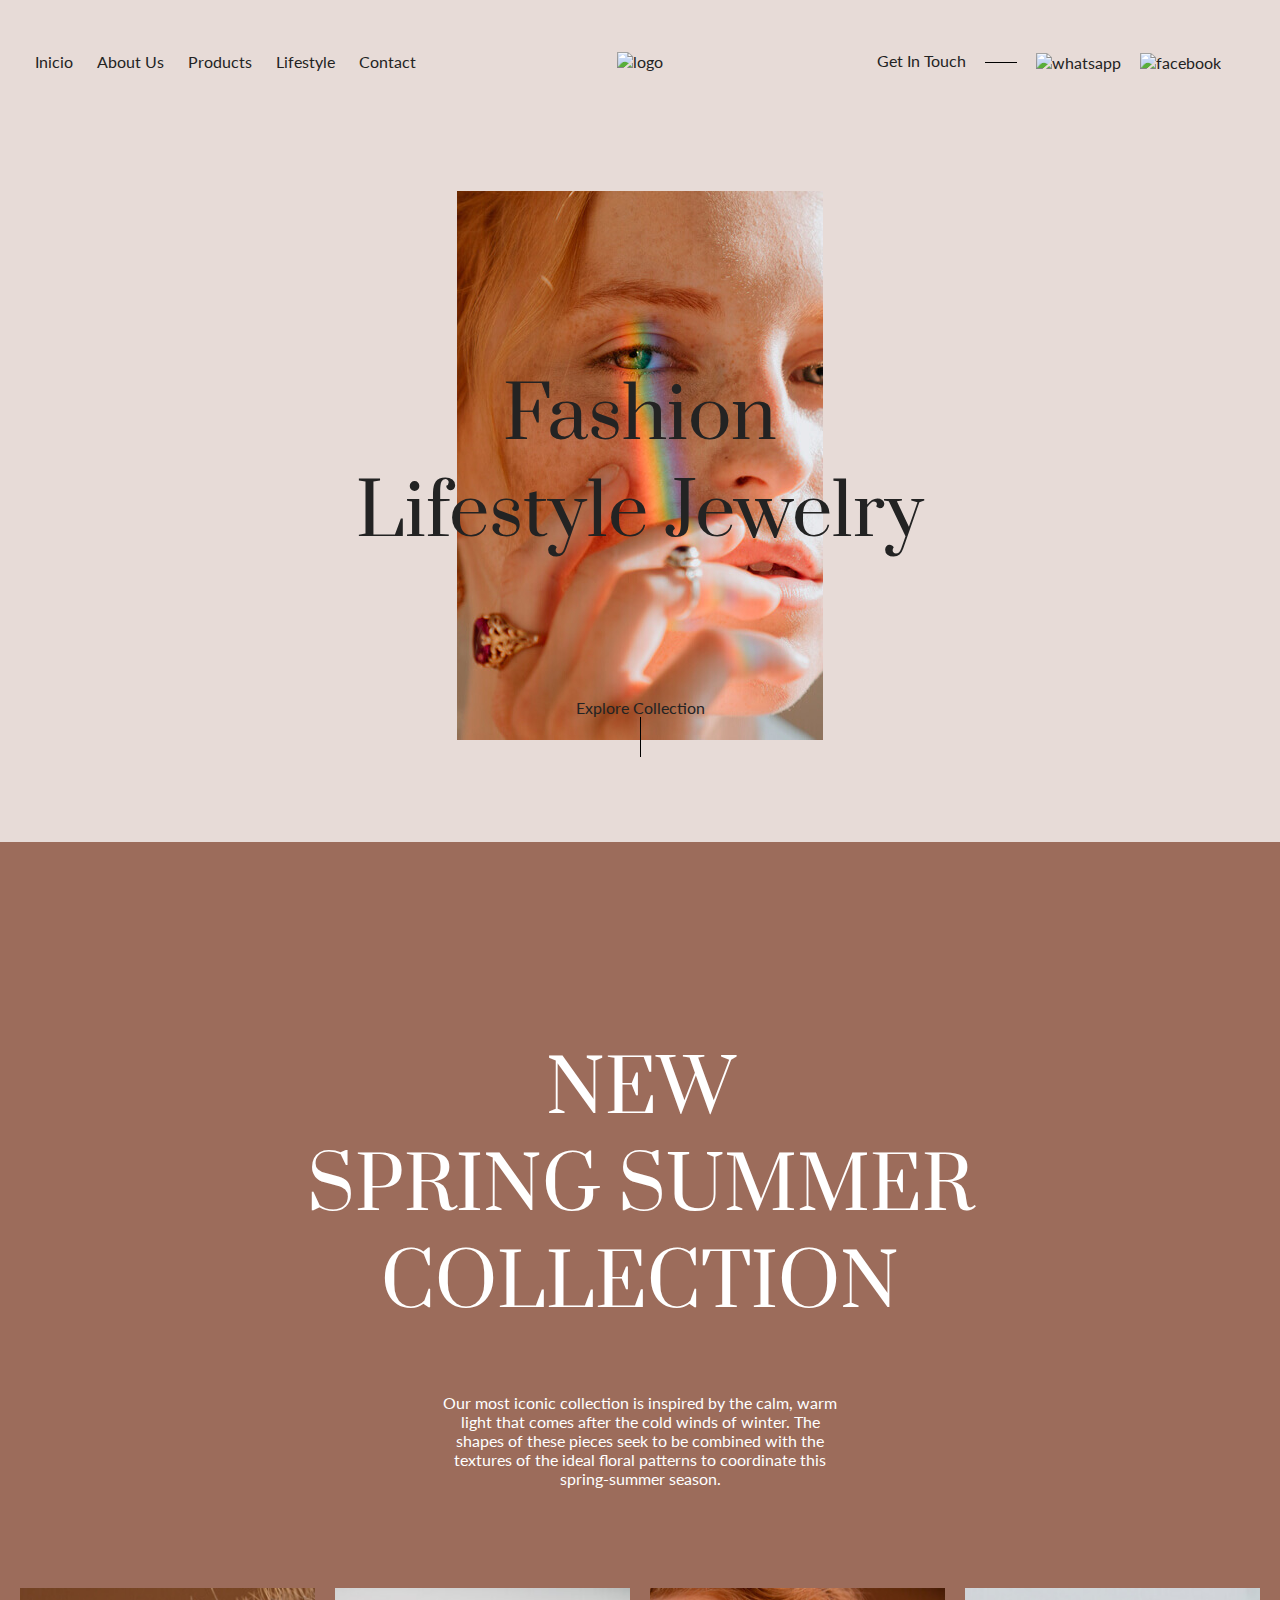
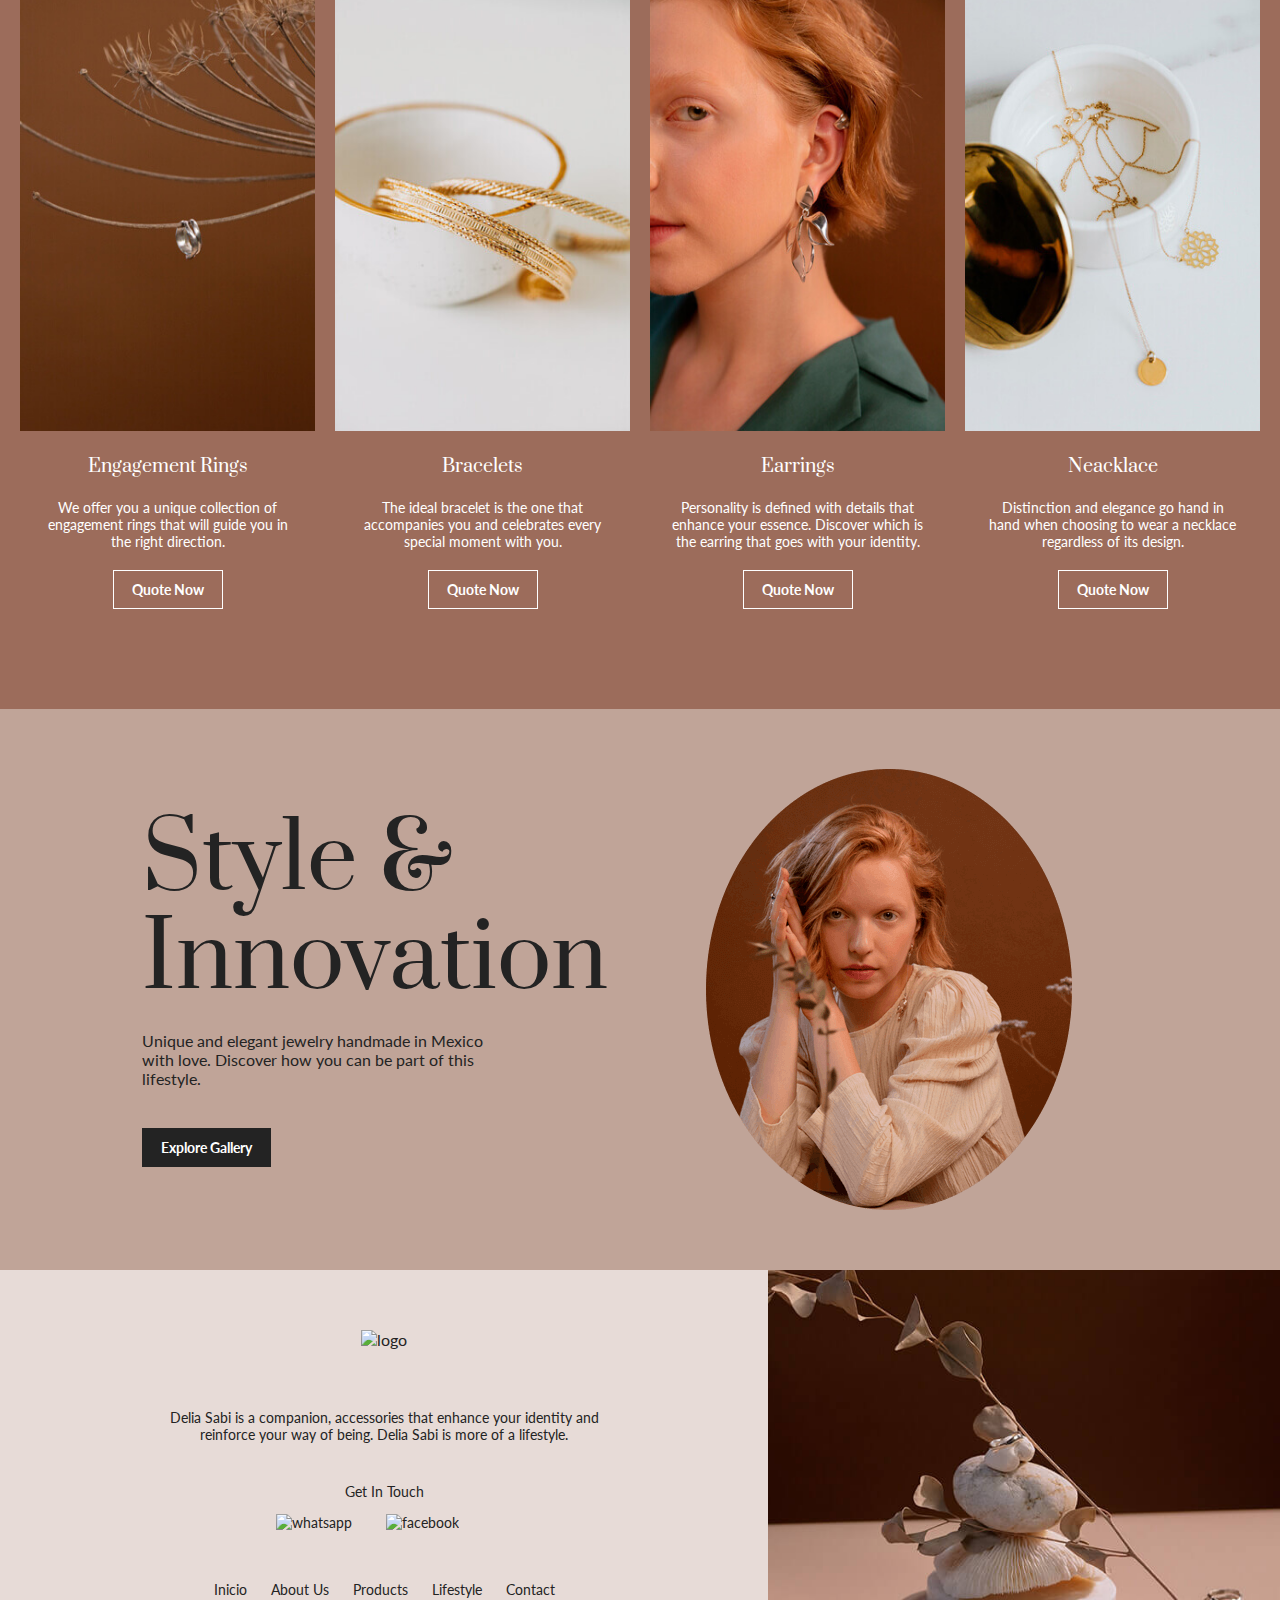
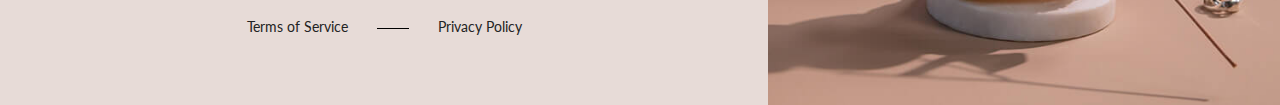
==== index.html @ 04959bde "Trabaje en el SEO y agregue variables SASS" ====
<!DOCTYPE html>
<html lang="es">
<head>
    <meta charset="UTF-8">
    <meta http-equiv="X-UA-Compatible" content="IE=edge">
    <meta name="viewport" content="width=device-width, initial-scale=1.0">
    <title>Delia * Sabi - Jewelry</title>
    <meta name="description" content="Delia Sabi. Accessories that enhance your style. Earrings, necklaces, bracelets and rings.">
    <meta name="keywords" content="Jewelry, Fashion, Rings, Bracelets, Earrings, Necklaces, Engagement Rings, Shop">
    <link rel="shortcut icon" href="./imagenes/favicon.png">
    <link rel="stylesheet" href="./css/estilos.css">
    <link rel="stylesheet" href="https://cdnjs.cloudflare.com/ajax/libs/font-awesome/4.7.0/css/font-awesome.min.css">
</head>
<body>
    <header>
        <section id="contenedor__nav__responsive">
            <a href="javascript:void(0);" class="icon" onclick="abrirNav()">
                <i class="fa fa-bars" id="icono__barras"></i> Menú
            </a>
        </section>
        <section id="contendor__menu">
            <nav>
                <ul>
                    <li><a href="./index.html">Inicio</a></li>
                    <li><a href="./paginas/about-us.html">About Us</a></li>
                    <li><a href="./paginas/products.html">Products</a></li>
                    <li><a href="./paginas/lifestyle.html">Lifestyle</a></li>
                    <li><a href="./paginas/contact.html">Contact</a></li>
                </ul>
            </nav>
        </section>
        <section id="logo__header">
            <a href="./index.html"><img src="./imagenes/logo-delia-sabi.png" alt="logo"></a>
        </section>
        <section id="contenedor__redes">
            <a href="javascript:void(0);" class="icon" onclick="abrirRedes()">
                Contacto <i class="fa fa-angle-down" id="icono__redes"></i>
            </a>
            <p id="contenedor__redes__header">
                Get In Touch <span></span>
                <a href="https://web.whatsapp.com/" target="_blank"><img src="./imagenes/icon-social-whatsapp.png" alt="whatsapp"></a>
                <a href="https://www.facebook.com/" target="_blank"><img src="./imagenes/icon-social-facebook.png" alt="facebook"></a>
                <a href="https://www.instagram.com/" target="_blank"><img src="./imagenes/icon-social-instagram.png" alt=""></a>
            </p>
        </section>
    </header>
    <script>
        function abrirNav() {
          var contenedor_nav = document.getElementById("contendor__menu");
          var icono_nav = document.getElementById("icono__barras");
          if (contenedor_nav.className === "abierto") {
            contenedor_nav.className = "";
            icono_nav.className = "fa fa-bars";
          } else {
            contenedor_nav.className = "abierto";
            icono_nav.className = "fa fa-times";
          }
        }
        function abrirRedes() {
          var contenedor_redes = document.getElementById("contenedor__redes__header");
          var icono_redes = document.getElementById("icono__redes");
          if (contenedor_redes.className === "abierto") {
            contenedor_redes.className = "";
            icono_redes.className = "fa fa-angle-down";
          } else {
            contenedor_redes.className = "abierto";
            icono_redes.className = "fa fa-angle-up";
          }
        }
    </script>

    <!--Contenido-->
    <main>
        <section id="banner__inicio">
            <h1 class="serif texto__72">Fashion <br> Lifestyle Jewelry</h1>
            <div id="banner__inicio__img"></div>
            <a href="#home__colecciones">Explore Collection <span></span></a>
        </section>
        <section class="fondo__marron texto__blanco" id="home__colecciones">
            <div class="columna__7">
                <h2 class="serif texto__72 texto__upper">New <br> Spring Summer Collection</h2>
                <p>
                    Our most iconic collection is inspired by the calm, warm light that comes after the cold winds of winter. The shapes of these pieces seek to be combined with the textures of the ideal floral patterns to coordinate this spring-summer season.
                </p>
            </div>
        </section>
        <section class="fondo__marron texto__blanco" id="colecciones__productos">
            <article>
                <img src="./imagenes/delia-sabi-rings-home.jpeg" alt="delia sabi jewelry rings">
                <h4 class="serif texto__18">Engagement Rings</h4>
                <p class="texto__14">We offer you a unique collection of engagement rings that will guide you in the right direction.</p>
                <a class="boton__lineal" href="./paginas/contact.html">Quote Now</a>
            </article>
            <article>
                <img src="./imagenes/delia-sabi-bracelets-home.jpeg" alt="delia sabi jewelry bracelets">
                <h4 class="serif texto__18">Bracelets</h4>
                <p class="texto__14">The ideal bracelet is the one that accompanies you and celebrates every special moment with you.</p>
                <a class="boton__lineal" href="./paginas/contact.html">Quote Now</a>
            </article>
            <article>
                <img src="./imagenes/delia-sabi-earrings-home.jpg" alt="delia sabi jewelry earrings">
                <h4 class="serif texto__18">Earrings</h4>
                <p class="texto__14">Personality is defined with details that enhance your essence. Discover which is the earring that goes with your identity.</p>
                <a class="boton__lineal" href="./paginas/contact.html">Quote Now</a>
            </article>
            <article>
                <img src="./imagenes/delia-sabi-neacklace-home.jpg" alt="delia sabi jewelry neacklace">
                <h4 class="serif texto__18">Neacklace</h4>
                <p class="texto__14">Distinction and elegance go hand in hand when choosing to wear a necklace regardless of its design.</p>
                <a class="boton__lineal" href="./paginas/contact.html">Quote Now</a>
            </article>
        </section>
        <section class="bloque__presentacion fondo__beige">
            <div class="columna__5">
                <h2 class="serif texto__90">Style & Innovation</h2>
                <p>
                    Unique and elegant jewelry handmade in Mexico with love. Discover how you can be part of this lifestyle. 
                </p>
                <a class="boton__secundario" href="./paginas/lifestyle.html">Explore Gallery</a>
            </div>
            <div class="columna__5">
                <img src="./imagenes/delia-sabi-home-style-innovation.png" alt="delia sabi style innovation">
            </div>
         </section> 
    </main>

    <!--Footer-->
    <footer>
        <section id="contenedor__info__footer">
            <div id="info__footer">
                <a href="./index.html"><img src="./imagenes/logo-delia-sabi.png" alt="logo"></a>
                <p class="texto__14">
                    Delia Sabi is a companion, accessories that enhance your identity and reinforce your way of being. Delia Sabi is more of a lifestyle.
                </p>
            </div>
            <div class="texto__14" id="social__footer">
                <p>Get In Touch</p>
                <a href="https://web.whatsapp.com/" target="_blank"><img src="./imagenes/icon-social-whatsapp.png" alt="whatsapp"></a>
                <a href="https://www.facebook.com/" target="_blank"><img src="./imagenes/icon-social-facebook.png" alt="facebook"></a>
                <a href="https://www.instagram.com/" target="_blank"><img src="./imagenes/icon-social-instagram.png" alt=""></a>
            </div>
            <div class="texto__14" id="nav__footer">
                <nav>
                    <ul type="circle">
                        <li><a href="./index.html">Inicio</a></li>
                        <li><a href="./paginas/about-us.html">About Us</a></li>
                        <li><a href="./paginas/products.html">Products</a></li>
                        <li><a href="./paginas/lifestyle.html">Lifestyle</a></li>
                        <li><a href="./paginas/contact.html">Contact</a></li>
                    </ul>
                </nav>
                <nav>
                    <ul type="circle">
                        <li><a href="https://www.fleetster.net/legal/standard-terms-and-conditions.pdf" target="_blank">Terms of Service</a></li>
                        <span></span>
                        <li><a href="https://www.termsfeed.com/public/uploads/2019/04/privacy-policy-template.pdf" target="_blank">Privacy Policy</a></li>
                    </ul>
                </nav>
            </div>
        </section>
        <section id="contenedor__img__footer">
        </section>
    </footer>
</body>
</html>
---- css/estilos.css ----
@charset "UTF-8";
@import url("https://fonts.googleapis.com/css2?family=Lato:wght@400;700&family=Prata&display=swap");
.texto__14 {
  font-size: 14px;
}

.texto__18 {
  font-size: 18px;
}

.texto__24 {
  font-size: 24px;
}

.texto__72 {
  font-size: 72px;
}

.texto__90 {
  font-size: 90px;
  line-height: 1.11em;
}

.texto__120 {
  font-size: 120px;
}

.serif {
  font-family: 'Prata', serif;
  font-weight: inherit;
}

.texto__upper {
  text-transform: uppercase;
}

.texto__negro {
  color: #232323;
}

.texto__blanco {
  color: #ffffff;
}

.fondo__crema {
  background-color: #E7DBD7;
}

.fondo__marron {
  background-color: #9C6C5B;
}

.fondo__beige {
  background-color: #C0A498;
}

.fondo__champagne {
  background-color: #E4D7CE;
}

/*Reset*/
* {
  -webkit-box-sizing: border-box;
          box-sizing: border-box;
}

html {
  scroll-behavior: smooth;
}

body {
  background-color: #E7DBD7;
  color: #232323;
  font-family: 'Lato', sans-serif;
  margin: 0;
  padding: 0;
}

a {
  color: inherit;
  text-decoration: none;
}

h1 {
  font-weight: inherit;
}

form input, form textarea {
  font-family: 'Lato', sans-serif;
  font-size: 14px;
}

form input:focus, form textarea:focus {
  border: 1px solid #232323;
  -webkit-box-shadow: none;
          box-shadow: none;
  outline: none;
}

/*Estilos Generales*/
main > section {
  display: -webkit-box;
  display: -ms-flexbox;
  display: flex;
  padding: 0 40px;
}

.boton__lineal {
  border: solid 1px #ffffff;
  display: inline-block;
  font-size: 14px;
  font-weight: 700;
  padding: 10px 18px;
  -webkit-transition: all ease-in-out 0.3s;
  transition: all ease-in-out 0.3s;
}

.boton__lineal:hover {
  background-color: #ffffff;
  color: #232323;
}

.boton__lineal:active {
  background-color: #C0A498;
}

.boton__secundario {
  background-color: #232323;
  border: solid 1px #232323;
  color: #ffffff;
  display: inline-block;
  font-size: 14px;
  font-weight: 700;
  padding: 10px 18px;
  -webkit-transition: all ease-in-out 0.3s;
  transition: all ease-in-out 0.3s;
}

.boton__secundario:hover {
  background-color: #C0A498;
  color: #232323;
}

.boton__secundario:active {
  background-color: #381606;
  color: #ffffff;
}

/*Map con each para valores de columna*/
.columna__2 {
  width: 16.64%;
}

.columna__5 {
  width: 41.5%;
}

.columna__6 {
  width: 50%;
}

.columna__7 {
  width: 58.3%;
}

.columna__8 {
  width: 66.56%;
}

/*Estilos Header*/
nav ul {
  list-style: none;
  margin: 0;
  padding: 0;
}

nav ul li {
  display: inline-block;
  margin: 5px;
}

nav ul li a {
  display: inline-block;
  padding: 5px;
  -webkit-transition: all ease-in-out 0.3s;
  transition: all ease-in-out 0.3s;
}

nav ul li a:hover {
  -webkit-transform: translateY(-7px);
          transform: translateY(-7px);
}

nav ul li a:visited {
  color: #381606;
}

header {
  -webkit-box-align: center;
      -ms-flex-align: center;
          align-items: center;
  display: -webkit-box;
  display: -ms-flexbox;
  display: flex;
  margin-top: 35px;
}

header nav ul {
  margin-left: 25px;
}

header section {
  width: 50%;
}

#contenedor__redes__header {
  margin-right: 40px;
  text-align: right;
}

#contenedor__redes__header span {
  background-color: black;
  display: inline-block;
  height: 1px;
  margin-left: 15px;
  vertical-align: middle;
  width: 32px;
}

#contenedor__redes__header a {
  display: inline-block;
  margin-left: 15px;
  -webkit-transition: all ease-in-out 0.3s;
  transition: all ease-in-out 0.3s;
  vertical-align: middle;
}

#contenedor__redes__header a:hover {
  -webkit-transform: translateY(-7px);
          transform: translateY(-7px);
}

#logo__header {
  text-align: center;
  width: 200px;
}

#contenedor__redes a.icon,
#contenedor__nav__responsive {
  display: none;
}

/*Estilos Contenido Home*/
#banner__inicio {
  position: relative;
}

#banner__inicio h1 {
  margin: 280px auto;
  position: relative;
  text-align: center;
  width: 600px;
  z-index: 2;
}

#banner__inicio__img {
  -webkit-animation-name: home;
          animation-name: home;
  -webkit-animation-duration: 2s;
          animation-duration: 2s;
  -webkit-animation-iteration-count: infinite;
          animation-iteration-count: infinite;
  background-image: url(../imagenes/delia-sabi-banner-home.jpeg);
  background-position: center;
  background-repeat: no-repeat;
  background-size: cover;
  height: 549px;
  left: 50%;
  margin-left: -183px;
  margin-top: -274.5px;
  position: absolute;
  top: 50%;
  width: 366px;
}

@-webkit-keyframes home {
  0% {
    background-image: url(../imagenes/delia-sabi-banner-home.jpeg);
  }
  25% {
    background-image: url(../imagenes/delia-sabi-banner-home-2.jpeg);
  }
  50% {
    background-image: url(../imagenes/delia-sabi-banner-home-3.jpeg);
  }
  75% {
    background-image: url(../imagenes/delia-sabi-banner-home-4.jpeg);
  }
  100% {
    background-image: url(../imagenes/delia-sabi-banner-home.jpeg);
  }
}

@keyframes home {
  0% {
    background-image: url(../imagenes/delia-sabi-banner-home.jpeg);
  }
  25% {
    background-image: url(../imagenes/delia-sabi-banner-home-2.jpeg);
  }
  50% {
    background-image: url(../imagenes/delia-sabi-banner-home-3.jpeg);
  }
  75% {
    background-image: url(../imagenes/delia-sabi-banner-home-4.jpeg);
  }
  100% {
    background-image: url(../imagenes/delia-sabi-banner-home.jpeg);
  }
}

#banner__inicio a {
  bottom: 85px;
  display: inline-block;
  left: 50%;
  margin-left: -64.5px;
  position: absolute;
}

#banner__inicio a span {
  background-color: black;
  display: block;
  height: 40px;
  margin: 0 auto;
  width: 1px;
}

#home__colecciones {
  -webkit-box-pack: center;
      -ms-flex-pack: center;
          justify-content: center;
  padding-top: 200px;
  text-align: center;
}

#home__colecciones p {
  padding: 0 21.4%;
  margin: 0;
}

#home__colecciones h2 {
  margin: 0 0 60px;
}

#colecciones__productos {
  padding: 100px 10px;
  text-align: center;
}

#colecciones__productos article {
  margin: 0 10px;
  width: 25%;
}

#colecciones__productos article img {
  width: 100%;
  -webkit-transition: all ease-in-out 0.3s;
  transition: all ease-in-out 0.3s;
}

#colecciones__productos article img:hover {
  -webkit-transform: scale(1.05, 1.05);
          transform: scale(1.05, 1.05);
}

#colecciones__productos article h4 {
  margin: 20px 0;
  padding: 0 20px;
}

#colecciones__productos article p {
  margin: 20px 0;
  padding: 0 20px;
}

.bloque__presentacion {
  -webkit-box-pack: center;
      -ms-flex-pack: center;
          justify-content: center;
  -webkit-box-align: center;
      -ms-flex-align: center;
          align-items: center;
  padding: 60px 40px;
}

.bloque__presentacion h2 {
  margin: 0 0 20px;
}

.bloque__presentacion p {
  padding-right: 140px;
  margin: 0 0 40px;
}

.bloque__presentacion img {
  display: block;
  margin: 0 auto;
}

/*Estilos Contenido About*/
#contenedor__inicio__about {
  -webkit-box-pack: center;
      -ms-flex-pack: center;
          justify-content: center;
  padding: 230px 0;
}

#contenedor__inicio__about h1 {
  text-align: center;
}

#contenedor__img__about {
  background-image: url(../imagenes/delia-sabi-about-1.jpeg);
  background-attachment: fixed;
  background-position: center;
  background-repeat: no-repeat;
  background-size: cover;
  height: 42.18vw;
  max-height: 600px;
  min-height: 300px;
}

#contenedor__info__video {
  -webkit-box-align: center;
      -ms-flex-align: center;
          align-items: center;
  -webkit-box-pack: center;
      -ms-flex-pack: center;
          justify-content: center;
  padding: 120px 0 60px;
}

#info__about {
  width: 450px;
  z-index: 2;
}

#info__about h1 {
  line-height: 1.2em;
  margin: 0;
  margin-bottom: 10px;
}

#info__about p {
  margin: 0;
  padding-right: 200px;
}

#contenedor__video__about {
  margin-left: -120px;
  width: 695px;
}

#contenedor__video__about video {
  height: auto;
  width: 100%;
}

#contenedor__valores {
  -webkit-box-pack: center;
      -ms-flex-pack: center;
          justify-content: center;
  padding: 60px 0 120px;
}

#valores__grid {
  display: -ms-grid;
  display: grid;
  -ms-grid-columns: 1fr 1fr 1fr;
      grid-template-columns: 1fr 1fr 1fr;
  grid-gap: 40px 80px;
  width: 1025px;
}

/*Estilos Productos*/
#contenedor__info__collections {
  -webkit-box-pack: center;
      -ms-flex-pack: center;
          justify-content: center;
  padding-top: 120px;
  text-align: center;
}

#contenedor__info__collections p {
  padding: 0 21.4%;
  padding-bottom: 100px;
  margin: 0;
}

/*Estilos Lifestyle*/
#contenedor__lifestyle {
  margin: 100px 0;
}

#titulo__lifestyle {
  -ms-flex-preferred-size: 33%;
      flex-basis: 33%;
}

#titulo__lifestyle h1 {
  -webkit-transform: rotate(-90deg);
          transform: rotate(-90deg);
  margin-top: 164px;
}

#contenedor__galeria__lifestyle {
  display: -webkit-box;
  display: -ms-flexbox;
  display: flex;
  -ms-flex-preferred-size: 67%;
      flex-basis: 67%;
}

#contenedor__galeria__lifestyle > div {
  margin: 0 10px;
  -ms-flex-preferred-size: 37.5%;
      flex-basis: 37.5%;
}

#contenedor__galeria__lifestyle > div#columna__galeria__2 {
  -ms-flex-preferred-size: 25%;
      flex-basis: 25%;
}

#contenedor__galeria__lifestyle article {
  margin-bottom: 20px;
  text-align: center;
}

#contenedor__galeria__lifestyle article .img__lifestyle, #contenedor__galeria__lifestyle article .img__lifestyle__1, #contenedor__galeria__lifestyle article .img__lifestyle__2, #contenedor__galeria__lifestyle article .img__lifestyle__3, #contenedor__galeria__lifestyle article .img__lifestyle__4, #contenedor__galeria__lifestyle article .img__lifestyle__5, #contenedor__galeria__lifestyle article .img__lifestyle__6, #contenedor__galeria__lifestyle article .img__lifestyle__7, #contenedor__galeria__lifestyle article .img__lifestyle__8, #contenedor__galeria__lifestyle article .img__lifestyle__9, #contenedor__galeria__lifestyle article .img__lifestyle__10, #contenedor__galeria__lifestyle article .img__lifestyle__11, #contenedor__galeria__lifestyle article .img__lifestyle__12 {
  background-position: center;
  background-repeat: no-repeat;
  background-size: cover;
  display: block;
  width: 100%;
}

#contenedor__galeria__lifestyle article .img__lifestyle__1 {
  background-image: url(../imagenes/galeria/delia-sabi-lifestyle-1.jpg);
}

#contenedor__galeria__lifestyle article .img__lifestyle__2 {
  background-image: url(../imagenes/galeria/delia-sabi-lifestyle-2.jpg);
}

#contenedor__galeria__lifestyle article .img__lifestyle__3 {
  background-image: url(../imagenes/galeria/delia-sabi-lifestyle-3.jpg);
}

#contenedor__galeria__lifestyle article .img__lifestyle__4 {
  background-image: url(../imagenes/galeria/delia-sabi-lifestyle-4.jpg);
}

#contenedor__galeria__lifestyle article .img__lifestyle__5 {
  background-image: url(../imagenes/galeria/delia-sabi-lifestyle-5.jpg);
}

#contenedor__galeria__lifestyle article .img__lifestyle__6 {
  background-image: url(../imagenes/galeria/delia-sabi-lifestyle-6.jpg);
}

#contenedor__galeria__lifestyle article .img__lifestyle__7 {
  background-image: url(../imagenes/galeria/delia-sabi-lifestyle-7.jpg);
}

#contenedor__galeria__lifestyle article .img__lifestyle__8 {
  background-image: url(../imagenes/galeria/delia-sabi-lifestyle-8.jpg);
}

#contenedor__galeria__lifestyle article .img__lifestyle__9 {
  background-image: url(../imagenes/galeria/delia-sabi-lifestyle-9.jpg);
}

#contenedor__galeria__lifestyle article .img__lifestyle__10 {
  background-image: url(../imagenes/galeria/delia-sabi-lifestyle-10.jpg);
}

#contenedor__galeria__lifestyle article .img__lifestyle__11 {
  background-image: url(../imagenes/galeria/delia-sabi-lifestyle-11.jpg);
}

#contenedor__galeria__lifestyle article .img__lifestyle__12 {
  background-image: url(../imagenes/galeria/delia-sabi-lifestyle-12.jpg);
}

#contenedor__galeria__lifestyle article .altura__400 {
  height: 400px;
}

#contenedor__galeria__lifestyle article .altura__210 {
  height: 210px;
}

#contenedor__galeria__lifestyle article .altura__190 {
  height: 190px;
}

#contenedor__galeria__lifestyle article .altura__140 {
  height: 140px;
}

/*Estilos Contacto*/
#contenedor__form {
  -webkit-box-pack: center;
      -ms-flex-pack: center;
          justify-content: center;
  padding-top: 120px;
}

#contenedor__info__contacto h1 {
  text-align: center;
}

#contenedor__info__contacto p {
  margin: 40px 0;
  padding: 0 115px;
  text-align: center;
}

#formulario__contacto {
  display: -webkit-box;
  display: -ms-flexbox;
  display: flex;
  -ms-flex-wrap: wrap;
      flex-wrap: wrap;
  -webkit-box-pack: center;
      -ms-flex-pack: center;
          justify-content: center;
  padding: 0 115px;
}

#formulario__contacto #input__nombre, #input__mensaje {
  width: 100%;
}

#formulario__contacto #input__correo, #input__telefono {
  width: 50%;
}

#formulario__contacto div:nth-child(2) {
  padding-right: 15px;
}

#formulario__contacto #input__enviar {
  margin-top: 40px;
}

#contenedor__ubicacion {
  -webkit-box-pack: center;
      -ms-flex-pack: center;
          justify-content: center;
  padding: 120px 0;
}

#contenedor__ubicacion__info, #contenedor__ubicacion__mapa {
  padding: 0 20px;
}

#contenedor__ubicacion__mapa iframe {
  width: 100%;
}

.input {
  background: none;
  border: none;
  border-bottom: 1px solid #232323;
  height: 40px;
  margin: 10px 0;
  width: 100%;
}

/*Estilos Footer*/
footer {
  display: -webkit-box;
  display: -ms-flexbox;
  display: flex;
  text-align: center;
}

#contenedor__info__footer {
  padding: 60px 150px;
  width: 60%;
}

#contenedor__img__footer {
  background-image: url(../imagenes/delia-sabi-footer.jpg);
  background-position: center;
  background-repeat: no-repeat;
  background-size: cover;
  width: 40%;
}

#info__footer > a {
  display: inline-block;
  margin-bottom: 60px;
}

#info__footer p {
  margin: 0;
}

#social__footer {
  margin: 40px 0;
}

#social__footer > a {
  display: inline-block;
  margin-left: 15px;
  margin-right: 15px;
  -webkit-transition: all ease-in-out 0.3s;
  transition: all ease-in-out 0.3s;
}

#social__footer > a:hover {
  -webkit-transform: translateY(-7px);
          transform: translateY(-7px);
}

#nav__footer nav span {
  background-color: black;
  display: inline-block;
  height: 1px;
  margin: 0 15px;
  vertical-align: middle;
  width: 32px;
}

/*Medias Queries*/
/*solo para ocultar el nav mientras aprendo a hacer el menu hamburguesa*/
@media screen and (max-width: 1159px) {
  header {
    -ms-flex-wrap: wrap;
        flex-wrap: wrap;
  }
  header section {
    -ms-flex-preferred-size: 33.3%;
        flex-basis: 33.3%;
  }
  header nav ul {
    margin-left: 0;
  }
  #contenedor__redes a.icon,
  #contenedor__nav__responsive {
    display: inherit;
  }
  #contenedor__nav__responsive a.icon {
    margin-left: 20px;
  }
  #contenedor__redes {
    text-align: right;
  }
  #contenedor__redes a.icon {
    display: inline-block;
    margin-right: 20px;
  }
  #contendor__menu {
    display: none;
    margin-top: 40px;
    -webkit-box-ordinal-group: 3;
        -ms-flex-order: 2;
            order: 2;
    -ms-flex-preferred-size: 100%;
        flex-basis: 100%;
    text-align: center;
  }
  #contendor__menu.abierto {
    display: block;
  }
  #contenedor__redes__header {
    display: none;
    font-size: 0;
    margin-right: 20px;
    margin-top: 20px;
    position: absolute;
    right: 0;
  }
  #contenedor__redes__header span {
    display: none;
  }
  #contenedor__redes__header.abierto {
    display: block;
  }
}

/*Celulares Pequeños*/
@media screen and (max-width: 575px) {
  main > section {
    padding: 0 20px;
  }
  .texto__72 {
    font-size: 42px;
  }
  #logo__header a {
    background-image: url(../imagenes/logo-delia-sabi-responsive.png);
    background-position: center;
    background-repeat: no-repeat;
    background-size: contain;
    display: block;
    height: 30px;
    margin: 0 auto;
    width: 70px;
  }
  #logo__header a img {
    display: none;
  }
  #banner__inicio {
    margin-bottom: 55px;
    margin-top: 55px;
  }
  #banner__inicio h1 {
    margin: 235px -20px;
  }
  #banner__inicio h1 br {
    display: none;
  }
  #banner__inicio a {
    bottom: -20px;
  }
  #banner__inicio__img {
    height: 100%;
    margin-left: -40%;
    margin-top: 0;
    top: 0;
    width: 80%;
  }
  #home__colecciones {
    padding-top: 80px;
  }
  #home__colecciones h2 {
    margin: 0;
  }
  #home__colecciones .columna__7 {
    width: 100%;
  }
  #home__colecciones .columna__7 h2 {
    font-size: 32px;
    margin-bottom: 60px;
  }
  #home__colecciones .columna__7 p {
    padding: 0px;
  }
  #colecciones__productos {
    -ms-flex-wrap: wrap;
        flex-wrap: wrap;
    padding: 40px 20px;
  }
  #colecciones__productos article {
    margin: 0;
    margin-bottom: 40px;
    width: 100%;
  }
  .bloque__presentacion {
    -ms-flex-wrap: wrap-reverse;
        flex-wrap: wrap-reverse;
    padding: 40px 20px;
  }
  .bloque__presentacion h2 {
    font-size: 42px;
  }
  .bloque__presentacion p {
    padding-right: 0;
  }
  .bloque__presentacion img {
    margin-bottom: 40px;
    width: 280px;
  }
  .bloque__presentacion .columna__5 {
    text-align: center;
    width: 100%;
  }
  #contenedor__info__footer {
    padding: 60px 20px;
    width: 100%;
  }
  #contenedor__img__footer {
    display: none;
  }
  #nav__footer nav:first-child {
    margin-bottom: 30px;
  }
  #nav__footer nav:first-child ul {
    margin: 0 auto;
    max-width: 280px;
  }
  #nav__footer nav span {
    margin: 0;
  }
  /*responsive about*/
  #contenedor__inicio__about {
    padding: 120px 40px;
  }
  #contenedor__inicio__about h1 {
    font-size: 21px;
  }
  #contenedor__inicio__about .columna__6 {
    width: 100%;
  }
  #contenedor__info__video {
    -ms-flex-wrap: wrap;
        flex-wrap: wrap;
    padding: 100px 20px 40px;
    text-align: center;
  }
  #contenedor__info__video h1 {
    font-size: 32px;
    margin-bottom: 0;
  }
  #contenedor__info__video p {
    margin: 40px 0;
    padding-right: 0;
  }
  #contenedor__video__about {
    margin-left: 0;
    width: 100%;
  }
  #contenedor__valores {
    padding: 0;
    padding-bottom: 100px;
  }
  #valores__grid {
    grid-gap: 0;
    -ms-grid-columns: 1fr;
        grid-template-columns: 1fr;
    padding: 0px 45px;
  }
  /*responsive products*/
  #contenedor__info__collections .columna__7 {
    width: 100%;
  }
  #contenedor__info__collections {
    padding-top: 80px;
  }
  #contenedor__info__collections h1 br {
    display: none;
  }
  #contenedor__info__collections p {
    padding: 0 8.4%;
    padding-bottom: 80px;
  }
  /*responsive lifestyle*/
  #contenedor__lifestyle {
    -ms-flex-wrap: wrap;
        flex-wrap: wrap;
  }
  #titulo__lifestyle {
    width: 100%;
    -ms-flex-preferred-size: 100%;
        flex-basis: 100%;
  }
  #titulo__lifestyle h1 {
    -webkit-transform: none;
            transform: none;
    font-size: 72px;
    margin-top: 0;
    text-align: center;
  }
  #contenedor__galeria__lifestyle {
    width: 100%;
    -ms-flex-wrap: wrap;
        flex-wrap: wrap;
    -ms-flex-preferred-size: 100%;
        flex-basis: 100%;
  }
  #contenedor__galeria__lifestyle > div {
    margin: 0px;
    -ms-flex-preferred-size: 100%;
        flex-basis: 100%;
    width: 100%;
  }
  #contenedor__galeria__lifestyle > div#columna__galeria__2 {
    -ms-flex-preferred-size: 100%;
        flex-basis: 100%;
  }
  /*responsive contacto*/
  #contenedor__form {
    padding-top: 80px;
  }
  #contenedor__form .columna__6 {
    width: 100%;
  }
  #contenedor__info__contacto p {
    padding: 0;
  }
  #formulario__contacto {
    padding: 0;
  }
  #formulario__contacto #input__correo, #input__telefono {
    width: 100%;
  }
  #formulario__contacto div:nth-child(2) {
    padding-right: 0;
  }
  #contenedor__ubicacion {
    -ms-flex-wrap: wrap-reverse;
        flex-wrap: wrap-reverse;
    padding: 60px 0;
  }
  #contenedor__ubicacion .columna__2 {
    padding: 20px 20px;
    width: 100%;
  }
  #contenedor__ubicacion .columna__6 {
    width: 100%;
  }
}

/*Celulares Grandes*/
@media screen and (min-width: 576px) and (max-width: 767px) {
  main > section {
    padding: 0 40px;
  }
  .texto__72 {
    font-size: 48px;
  }
  #logo__header a {
    background-image: url(../imagenes/logo-delia-sabi-responsive.png);
    background-position: center;
    background-repeat: no-repeat;
    background-size: contain;
    display: block;
    height: 30px;
    margin: 0 auto;
    width: 70px;
  }
  #logo__header a img {
    display: none;
  }
  #banner__inicio {
    margin-bottom: 55px;
    margin-top: 55px;
  }
  #banner__inicio a {
    bottom: -20px;
  }
  #banner__inicio__img {
    height: 100%;
    margin-left: -40%;
    margin-top: 0;
    top: 0;
    width: 80%;
  }
  #home__colecciones {
    padding-top: 80px;
  }
  #home__colecciones h2 {
    margin: 0;
  }
  #home__colecciones .columna__7 {
    width: 100%;
  }
  #home__colecciones .columna__7 h2 {
    font-size: 32px;
    margin-bottom: 60px;
  }
  #home__colecciones .columna__7 p {
    padding: 0px;
  }
  #colecciones__productos {
    -ms-flex-wrap: wrap;
        flex-wrap: wrap;
    padding: 60px 40px;
  }
  #colecciones__productos article {
    margin: 0;
    margin-bottom: 40px;
    padding: 0 10px;
    width: 50%;
  }
  .bloque__presentacion {
    -ms-flex-wrap: wrap-reverse;
        flex-wrap: wrap-reverse;
    padding: 60px 40px;
  }
  .bloque__presentacion h2 {
    font-size: 42px;
  }
  .bloque__presentacion p {
    padding-right: 0;
  }
  .bloque__presentacion img {
    margin-bottom: 40px;
    width: 280px;
  }
  .bloque__presentacion .columna__5 {
    text-align: center;
    width: 100%;
  }
  #contenedor__info__footer {
    padding: 80px 40px;
    width: 100%;
  }
  #contenedor__img__footer {
    display: none;
  }
  #nav__footer nav:first-child {
    margin-bottom: 30px;
  }
  #nav__footer nav:first-child ul {
    margin: 0 auto;
    max-width: 280px;
  }
  #nav__footer nav span {
    margin: 0;
  }
  /*responsive about*/
  #contenedor__inicio__about {
    padding: 120px 80px;
  }
  #contenedor__inicio__about h1 {
    font-size: 21px;
  }
  #contenedor__inicio__about .columna__6 {
    width: 100%;
  }
  #contenedor__info__video {
    -ms-flex-wrap: wrap;
        flex-wrap: wrap;
    padding: 100px 40px 40px;
    text-align: center;
  }
  #contenedor__info__video h1 {
    font-size: 32px;
    margin-bottom: 0;
  }
  #contenedor__info__video p {
    margin: 40px 0;
    padding-right: 0;
  }
  #contenedor__video__about {
    margin-left: 0;
    width: 100%;
  }
  #contenedor__valores {
    padding: 0;
    padding-bottom: 100px;
  }
  #valores__grid {
    grid-gap: 0 40px;
    -ms-grid-columns: 1fr 1fr;
        grid-template-columns: 1fr 1fr;
    padding: 0px 45px;
  }
  /*responsive products*/
  #contenedor__info__collections .columna__7 {
    width: 100%;
  }
  #contenedor__info__collections {
    padding-top: 80px;
  }
  #contenedor__info__collections p {
    padding: 0 8.4%;
    padding-bottom: 80px;
  }
  /*responsive lifestyle*/
  #contenedor__lifestyle {
    -ms-flex-wrap: wrap;
        flex-wrap: wrap;
  }
  #titulo__lifestyle {
    width: 100%;
    -ms-flex-preferred-size: 100%;
        flex-basis: 100%;
  }
  #titulo__lifestyle h1 {
    -webkit-transform: none;
            transform: none;
    font-size: 72px;
    margin-top: 0;
    text-align: center;
  }
  #contenedor__galeria__lifestyle {
    width: 100%;
    -ms-flex-wrap: wrap;
        flex-wrap: wrap;
    -ms-flex-preferred-size: 100%;
        flex-basis: 100%;
  }
  #contenedor__galeria__lifestyle > div {
    margin: 0px;
    -ms-flex-preferred-size: 100%;
        flex-basis: 100%;
    width: 100%;
  }
  #contenedor__galeria__lifestyle > div#columna__galeria__2 {
    -ms-flex-preferred-size: 100%;
        flex-basis: 100%;
  }
  #contenedor__galeria__lifestyle article .altura__400 {
    height: 600px;
  }
  #contenedor__galeria__lifestyle article .altura__210 {
    height: 320px;
  }
  #contenedor__galeria__lifestyle article .altura__190 {
    height: 240px;
  }
  #contenedor__galeria__lifestyle article .altura__140 {
    height: 210px;
  }
  /*responsive contacto*/
  #contenedor__form {
    padding-top: 80px;
  }
  #contenedor__form .columna__6 {
    width: 100%;
  }
  #contenedor__info__contacto p {
    padding: 0;
  }
  #formulario__contacto {
    padding: 0;
  }
  #contenedor__ubicacion {
    -ms-flex-wrap: wrap-reverse;
        flex-wrap: wrap-reverse;
    padding: 60px 0;
  }
  #contenedor__ubicacion .columna__2 {
    padding: 20px 20px;
    width: 100%;
  }
  #contenedor__ubicacion .columna__6 {
    width: 100%;
  }
}

/*Tablets Vertical*/
@media screen and (min-width: 768px) and (max-width: 992px) {
  #home__colecciones .columna__7 {
    width: 100%;
  }
  #home__colecciones h2 {
    font-size: 60px;
  }
  #colecciones__productos {
    -ms-flex-wrap: wrap;
        flex-wrap: wrap;
    padding: 60px 40px;
  }
  #colecciones__productos article {
    margin: 0;
    margin-bottom: 40px;
    padding: 0 10px;
    width: 50%;
  }
  .bloque__presentacion {
    padding: 60px 0;
  }
  .bloque__presentacion h2 {
    font-size: 48px;
  }
  .bloque__presentacion p {
    padding-right: 80px;
  }
  .bloque__presentacion img {
    width: 100%;
  }
  #contenedor__info__footer {
    padding: 60px 60px;
  }
  /*responsive about*/
  #contenedor__info__video {
    padding-left: 40px;
    padding-right: 40px;
  }
  #info__about {
    width: 560px;
  }
  #info__about h1 {
    font-size: 56px;
  }
  #info__about p {
    padding-right: 150px;
  }
  #contenedor__valores {
    padding-left: 40px;
    padding-right: 40px;
  }
  #valores__grid {
    grid-gap: 40px 60px;
  }
  /*responsive products*/
  #contenedor__info__collections {
    padding-top: 80px;
  }
  #contenedor__info__collections .columna__7 {
    width: 100%;
  }
  #contenedor__info__collections .columna__7 h1 {
    font-size: 48px;
  }
  #contenedor__info__collections .columna__7 p {
    padding: 0 8.4%;
    padding-bottom: 80px;
  }
  /*responsive lifestyle*/
  #contenedor__lifestyle {
    -ms-flex-wrap: wrap;
        flex-wrap: wrap;
  }
  #titulo__lifestyle {
    width: 100%;
    -ms-flex-preferred-size: 100%;
        flex-basis: 100%;
  }
  #titulo__lifestyle h1 {
    -webkit-transform: none;
            transform: none;
    font-size: 72px;
    margin-top: 0;
    text-align: center;
  }
  #contenedor__galeria__lifestyle {
    width: 100%;
    -ms-flex-wrap: wrap;
        flex-wrap: wrap;
    -ms-flex-preferred-size: 100%;
        flex-basis: 100%;
  }
  #contenedor__galeria__lifestyle > div {
    margin: 0px;
    -ms-flex-preferred-size: 100%;
        flex-basis: 100%;
    width: 100%;
  }
  #contenedor__galeria__lifestyle > div#columna__galeria__2 {
    -ms-flex-preferred-size: 100%;
        flex-basis: 100%;
  }
  #contenedor__galeria__lifestyle article .altura__400 {
    height: 600px;
  }
  #contenedor__galeria__lifestyle article .altura__210 {
    height: 320px;
  }
  #contenedor__galeria__lifestyle article .altura__190 {
    height: 240px;
  }
  #contenedor__galeria__lifestyle article .altura__140 {
    height: 210px;
  }
  /*responsive contacto*/
  #contenedor__form {
    padding-top: 80px;
  }
  #contenedor__form .columna__6 {
    width: 100%;
  }
  #formulario__contacto {
    padding: 0 80px;
  }
  #contenedor__ubicacion {
    -ms-flex-wrap: wrap-reverse;
        flex-wrap: wrap-reverse;
    padding: 60px 0;
  }
  #contenedor__ubicacion .columna__2 {
    padding: 20px 20px;
    width: 100%;
  }
  #contenedor__ubicacion .columna__6 {
    width: 100%;
  }
}

/*Tablets Horizontal*/
@media screen and (min-width: 993px) and (max-width: 1112px) {
  #home__colecciones .columna__7 {
    width: 100%;
  }
  #home__colecciones h2 {
    font-size: 60px;
  }
  .bloque__presentacion h2 {
    font-size: 72px;
  }
  #contenedor__info__footer {
    padding: 60px 60px;
  }
  #nav__footer nav:first-child {
    margin-bottom: 30px;
  }
  /*responsive about*/
  #contenedor__inicio__about {
    padding: 160px 0;
  }
  #contenedor__info__video {
    padding-left: 40px;
    padding-right: 40px;
  }
  #info__about h1 {
    font-size: 60px;
  }
  #info__about p {
    padding-right: 190px;
  }
  #contenedor__valores {
    padding-left: 60px;
    padding-right: 60px;
  }
  #valores__grid {
    grid-gap: 40px 60px;
  }
  /*responsive products*/
  #contenedor__info__collections {
    padding-top: 80px;
  }
  #contenedor__info__collections .columna__7 {
    width: 100%;
  }
  /*responsive lifestyle*/
  #titulo__lifestyle {
    -ms-flex-preferred-size: 20%;
        flex-basis: 20%;
  }
  #titulo__lifestyle h1 {
    font-size: 72px;
    margin-top: 99px;
  }
  #contenedor__galeria__lifestyle {
    -ms-flex-preferred-size: 80%;
        flex-basis: 80%;
  }
  /*responsive contacto*/
  #contenedor__form {
    padding-top: 80px;
  }
  #contenedor__info__contacto p, #formulario__contacto {
    padding: 0;
  }
}
/*# sourceMappingURL=estilos.css.map */
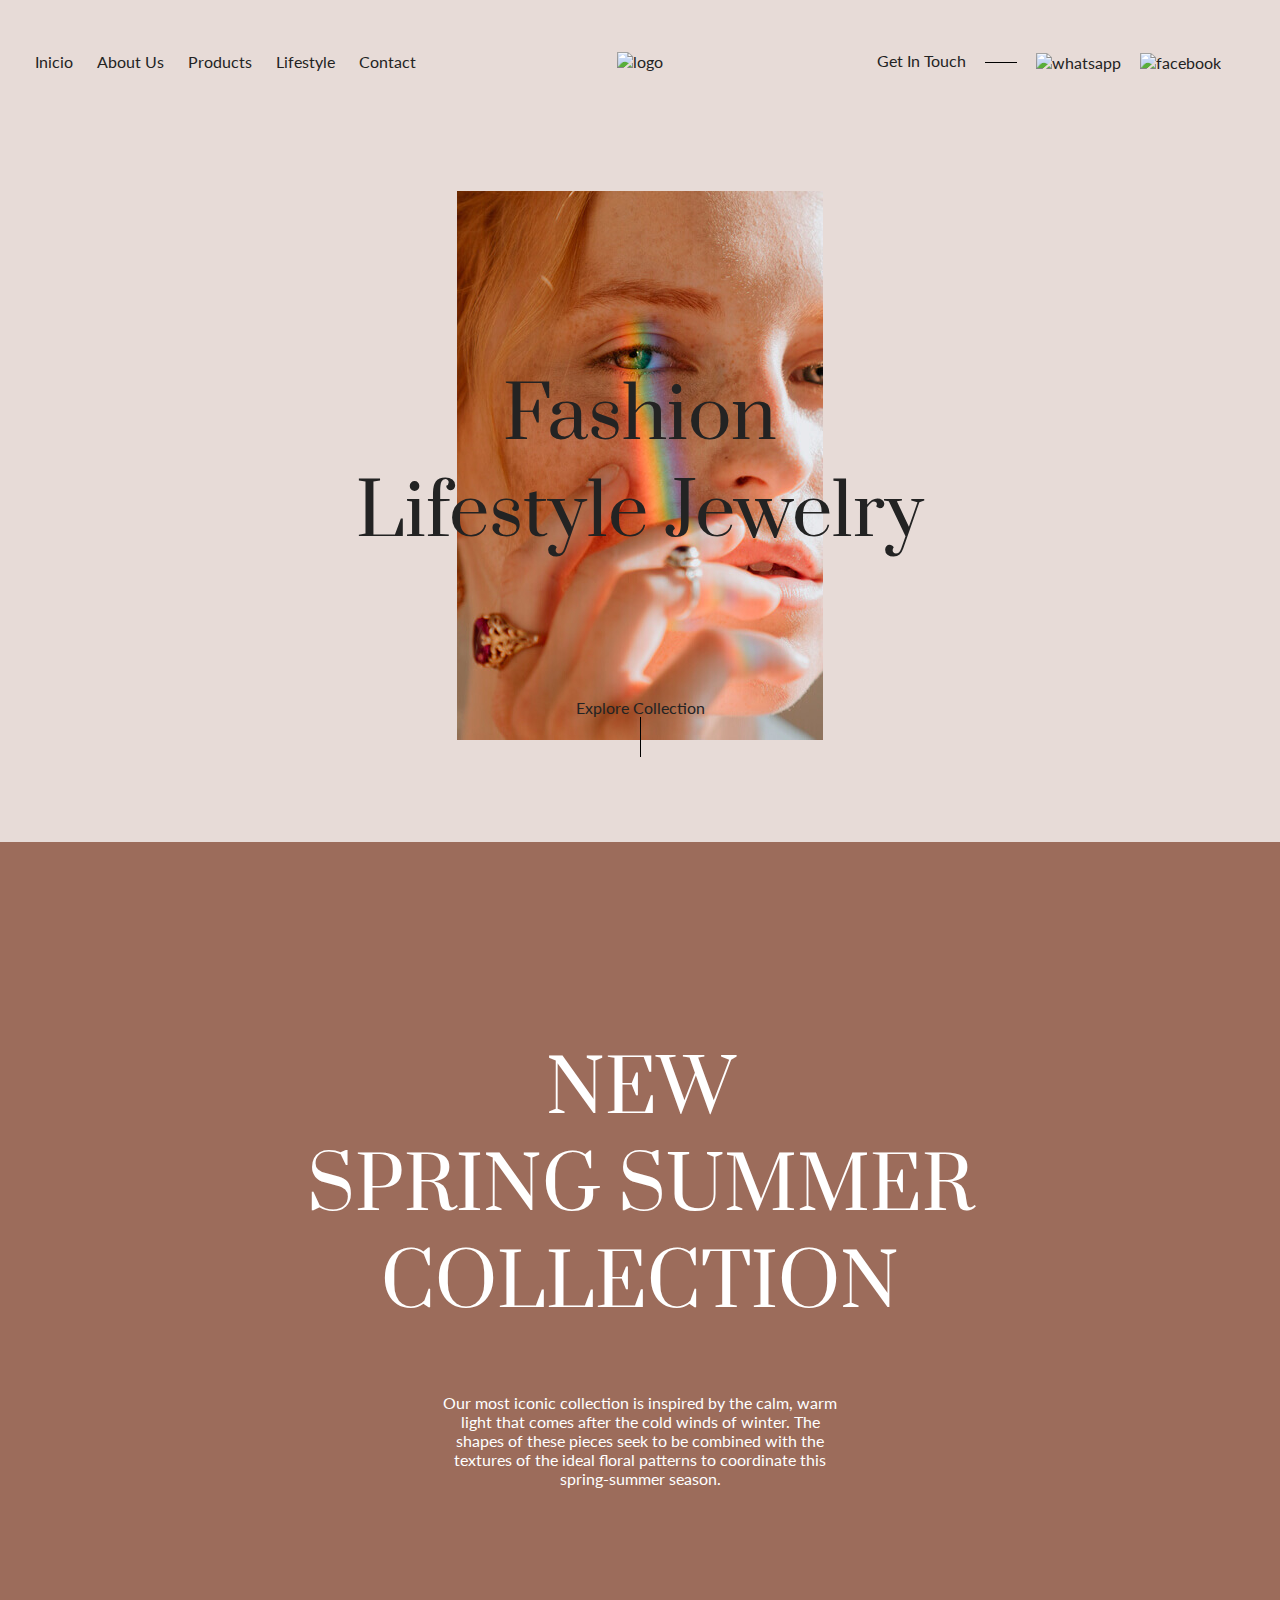
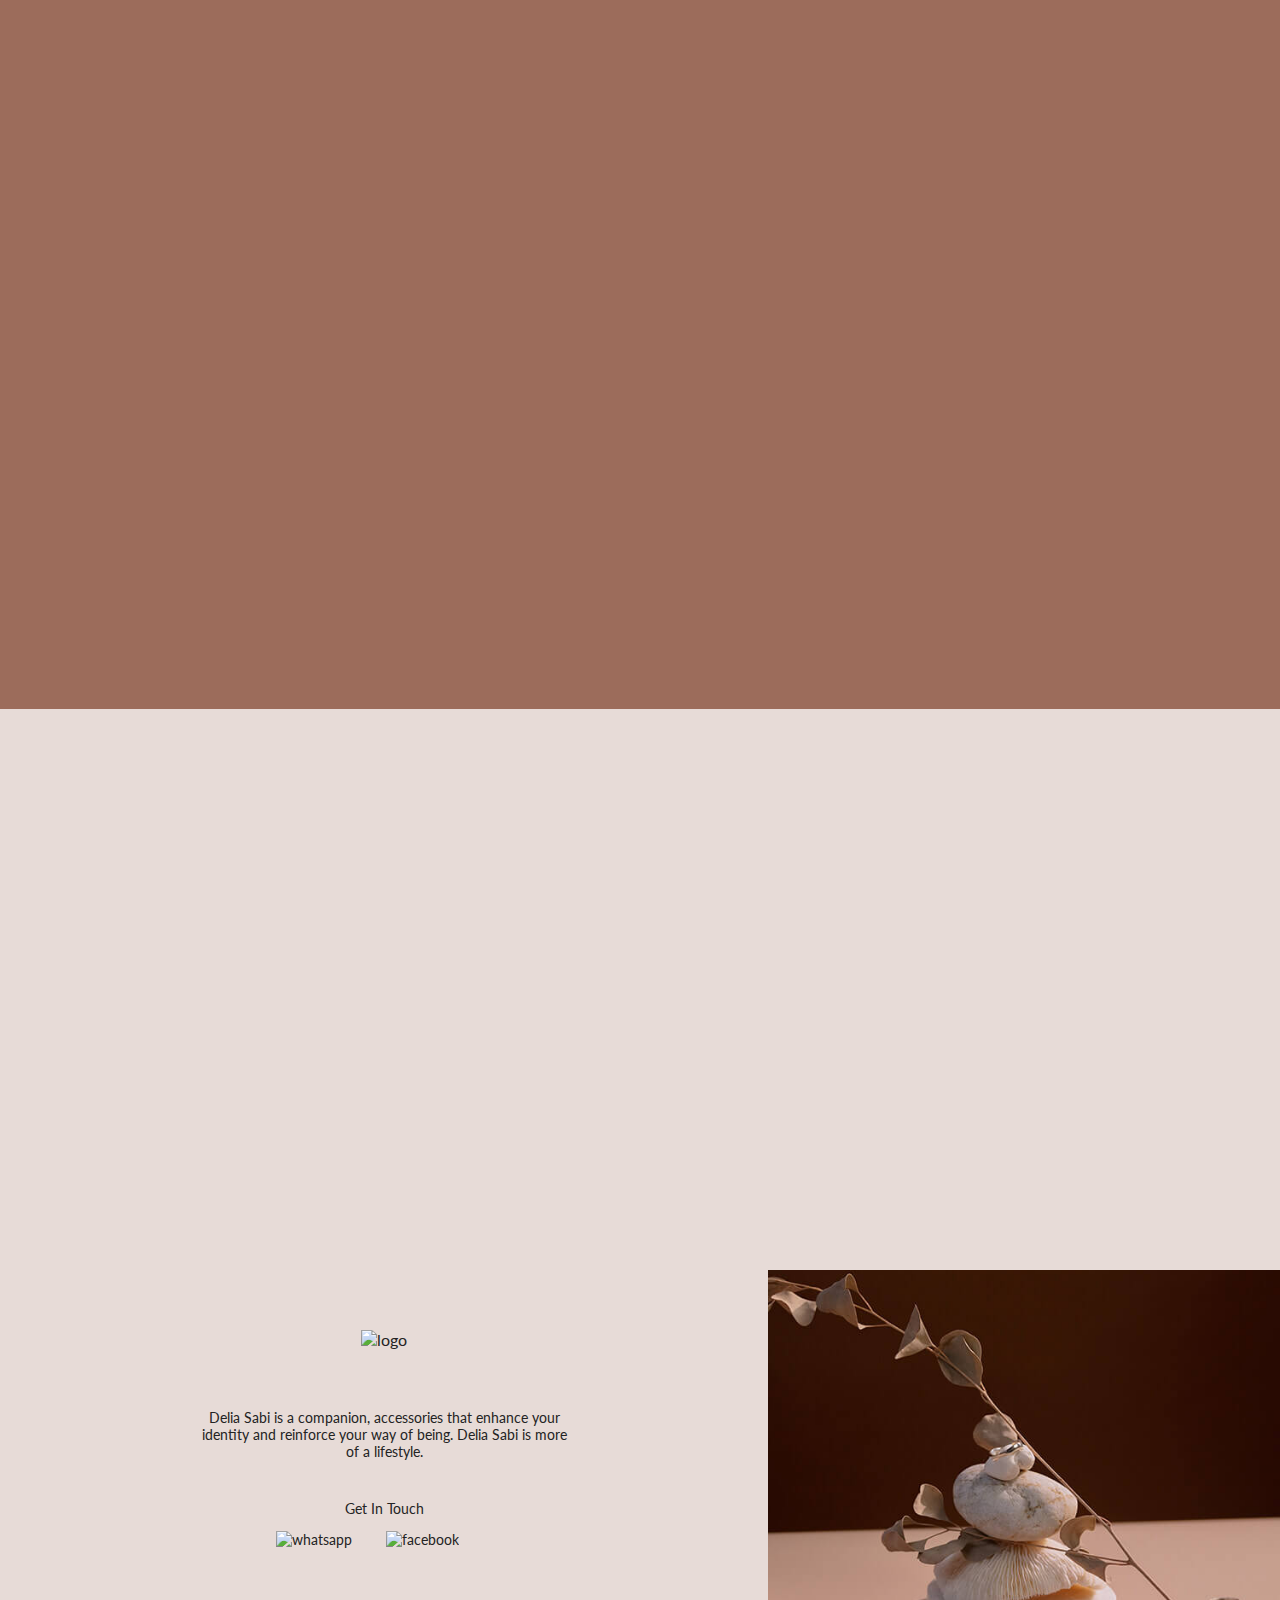
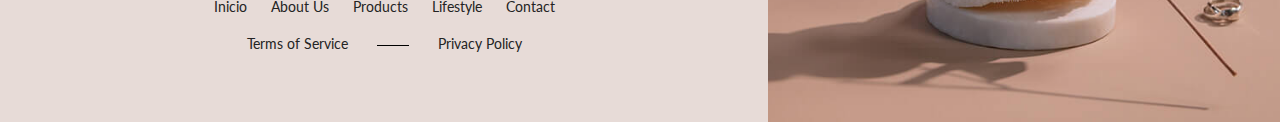
==== commit 8957e0aa: "Agregue paginas de productos y animaciones de scroll con la libreria WOW" ====
--- a/index.html
+++ b/index.html
@@ -71,7 +71,7 @@
 
     <!--Contenido-->
     <main>
-        <section id="banner__inicio">
+        <section id="banner__inicio" class="wow bounceInUp">
             <h1 class="serif texto__72">Fashion <br> Lifestyle Jewelry</h1>
             <div id="banner__inicio__img"></div>
             <a href="#home__colecciones">Explore Collection <span></span></a>
@@ -85,32 +85,32 @@
             </div>
         </section>
         <section class="fondo__marron texto__blanco" id="colecciones__productos">
-            <article>
+            <article class="wow fadeInRight" data-wow-delay="0.5s">
                 <img src="./imagenes/delia-sabi-rings-home.jpeg" alt="delia sabi jewelry rings">
                 <h4 class="serif texto__18">Engagement Rings</h4>
                 <p class="texto__14">We offer you a unique collection of engagement rings that will guide you in the right direction.</p>
-                <a class="boton__lineal" href="./paginas/contact.html">Quote Now</a>
+                <a class="boton__lineal" href="./paginas/engagement-rings.html">View Products</a>
             </article>
-            <article>
+            <article class="wow fadeInRight" data-wow-delay="1s">
                 <img src="./imagenes/delia-sabi-bracelets-home.jpeg" alt="delia sabi jewelry bracelets">
                 <h4 class="serif texto__18">Bracelets</h4>
                 <p class="texto__14">The ideal bracelet is the one that accompanies you and celebrates every special moment with you.</p>
-                <a class="boton__lineal" href="./paginas/contact.html">Quote Now</a>
+                <a class="boton__lineal" href="./paginas/bracelets.html">View Products</a>
             </article>
-            <article>
+            <article class="wow fadeInRight" data-wow-delay="1.5s">
                 <img src="./imagenes/delia-sabi-earrings-home.jpg" alt="delia sabi jewelry earrings">
                 <h4 class="serif texto__18">Earrings</h4>
                 <p class="texto__14">Personality is defined with details that enhance your essence. Discover which is the earring that goes with your identity.</p>
-                <a class="boton__lineal" href="./paginas/contact.html">Quote Now</a>
+                <a class="boton__lineal" href="./paginas/earrings.html">View Products</a>
             </article>
-            <article>
+            <article class="wow fadeInRight" data-wow-delay="2s">
                 <img src="./imagenes/delia-sabi-neacklace-home.jpg" alt="delia sabi jewelry neacklace">
                 <h4 class="serif texto__18">Neacklace</h4>
                 <p class="texto__14">Distinction and elegance go hand in hand when choosing to wear a necklace regardless of its design.</p>
-                <a class="boton__lineal" href="./paginas/contact.html">Quote Now</a>
+                <a class="boton__lineal" href="./paginas/necklaces.html">View Products</a>
             </article>
         </section>
-        <section class="bloque__presentacion fondo__beige">
+        <section class="bloque__presentacion fondo__beige wow fadeInRight" data-wow-delay="0.75s">
             <div class="columna__5">
                 <h2 class="serif texto__90">Style & Innovation</h2>
                 <p>
@@ -161,5 +161,13 @@
         <section id="contenedor__img__footer">
         </section>
     </footer>
+
+    <!--Animacion WOW-->
+    <link rel="stylesheet" href="./wow/animate.css">
+    <script src="./wow/wow.min.js"></script>
+    <script>
+        new WOW().init();
+    </script>
+    
 </body>
 </html>--- a/css/estilos.css
+++ b/css/estilos.css
@@ -10,6 +10,10 @@
 
 .texto__24 {
   font-size: 24px;
+}
+
+.texto__48 {
+  font-size: 48px;
 }
 
 .texto__72 {
@@ -328,11 +332,47 @@
 }
 
 #banner__inicio a span {
+  -webkit-animation-name: scroll_down;
+          animation-name: scroll_down;
+  -webkit-animation-duration: 2s;
+          animation-duration: 2s;
+  -webkit-animation-iteration-count: infinite;
+          animation-iteration-count: infinite;
   background-color: black;
   display: block;
   height: 40px;
   margin: 0 auto;
   width: 1px;
+}
+
+@-webkit-keyframes scroll_down {
+  0% {
+    height: 40px;
+  }
+  40% {
+    height: 10px;
+  }
+  60% {
+    height: 10px;
+  }
+  100% {
+    height: 40px;
+  }
+}
+
+@keyframes scroll_down {
+  0% {
+    height: 40px;
+  }
+  40% {
+    height: 10px;
+  }
+  60% {
+    height: 10px;
+  }
+  100% {
+    height: 40px;
+  }
 }
 
 #home__colecciones {
@@ -495,6 +535,41 @@
   padding: 0 21.4%;
   padding-bottom: 100px;
   margin: 0;
+}
+
+/*Estilos Catálogo Productos*/
+#titulo__productos {
+  -webkit-box-pack: center;
+      -ms-flex-pack: center;
+          justify-content: center;
+  padding-top: 80px;
+  text-align: center;
+}
+
+#productos {
+  padding: 80px 10px;
+  text-align: center;
+}
+
+#productos article {
+  margin: 0 10px;
+  width: 25%;
+}
+
+#productos article img {
+  width: 100%;
+  -webkit-transition: all ease-in-out 0.3s;
+  transition: all ease-in-out 0.3s;
+}
+
+#productos article img:hover {
+  -webkit-transform: scale(1.05, 1.05);
+          transform: scale(1.05, 1.05);
+}
+
+#productos article h4 {
+  margin: 20px 0;
+  padding: 0 20px;
 }
 
 /*Estilos Lifestyle*/
@@ -688,7 +763,7 @@
 }
 
 #contenedor__info__footer {
-  padding: 60px 150px;
+  padding: 60px 200px;
   width: 60%;
 }
 
@@ -839,22 +914,22 @@
   #home__colecciones h2 {
     margin: 0;
   }
-  #home__colecciones .columna__7 {
-    width: 100%;
-  }
-  #home__colecciones .columna__7 h2 {
+  #home__colecciones .columna__7, #titulo__productos .columna__7 {
+    width: 100%;
+  }
+  #home__colecciones .columna__7 h2, #titulo__productos .columna__7 h2 {
     font-size: 32px;
     margin-bottom: 60px;
   }
-  #home__colecciones .columna__7 p {
+  #home__colecciones .columna__7 p, #titulo__productos .columna__7 p {
     padding: 0px;
   }
-  #colecciones__productos {
+  #colecciones__productos, #productos {
     -ms-flex-wrap: wrap;
         flex-wrap: wrap;
     padding: 40px 20px;
   }
-  #colecciones__productos article {
+  #colecciones__productos article, #productos article {
     margin: 0;
     margin-bottom: 40px;
     width: 100%;
@@ -902,7 +977,7 @@
   #contenedor__inicio__about h1 {
     font-size: 21px;
   }
-  #contenedor__inicio__about .columna__6 {
+  #contenedor__inicio__about .columna__5 {
     width: 100%;
   }
   #contenedor__info__video {
@@ -1065,12 +1140,18 @@
   #home__colecciones .columna__7 p {
     padding: 0px;
   }
-  #colecciones__productos {
+  #titulo__productos .columna__7 {
+    width: 100%;
+  }
+  #titulo__productos .columna__7 h2 {
+    font-size: 32px;
+  }
+  #colecciones__productos, #productos {
     -ms-flex-wrap: wrap;
         flex-wrap: wrap;
     padding: 60px 40px;
   }
-  #colecciones__productos article {
+  #colecciones__productos article, #productos article {
     margin: 0;
     margin-bottom: 40px;
     padding: 0 10px;
@@ -1096,7 +1177,7 @@
     width: 100%;
   }
   #contenedor__info__footer {
-    padding: 80px 40px;
+    padding: 60px 120px;
     width: 100%;
   }
   #contenedor__img__footer {
@@ -1119,7 +1200,7 @@
   #contenedor__inicio__about h1 {
     font-size: 21px;
   }
-  #contenedor__inicio__about .columna__6 {
+  #contenedor__inicio__about .columna__5 {
     width: 100%;
   }
   #contenedor__info__video {
@@ -1236,18 +1317,18 @@
 
 /*Tablets Vertical*/
 @media screen and (min-width: 768px) and (max-width: 992px) {
-  #home__colecciones .columna__7 {
-    width: 100%;
-  }
   #home__colecciones h2 {
     font-size: 60px;
   }
-  #colecciones__productos {
+  #home__colecciones .columna__7, #titulo__productos .columna__7 {
+    width: 100%;
+  }
+  #colecciones__productos, #productos {
     -ms-flex-wrap: wrap;
         flex-wrap: wrap;
     padding: 60px 40px;
   }
-  #colecciones__productos article {
+  #colecciones__productos article, #productos article {
     margin: 0;
     margin-bottom: 40px;
     padding: 0 10px;
@@ -1269,6 +1350,15 @@
     padding: 60px 60px;
   }
   /*responsive about*/
+  #contenedor__inicio__about {
+    padding: 120px 80px;
+  }
+  #contenedor__inicio__about h1 {
+    font-size: 21px;
+  }
+  #contenedor__inicio__about .columna__5 {
+    width: 75%;
+  }
   #contenedor__info__video {
     padding-left: 40px;
     padding-right: 40px;
@@ -1375,17 +1465,17 @@
 
 /*Tablets Horizontal*/
 @media screen and (min-width: 993px) and (max-width: 1112px) {
-  #home__colecciones .columna__7 {
-    width: 100%;
-  }
   #home__colecciones h2 {
     font-size: 60px;
   }
+  #home__colecciones .columna__7, #titulo__productos .columna__7 {
+    width: 100%;
+  }
   .bloque__presentacion h2 {
     font-size: 72px;
   }
   #contenedor__info__footer {
-    padding: 60px 60px;
+    padding: 60px 120px;
   }
   #nav__footer nav:first-child {
     margin-bottom: 30px;
